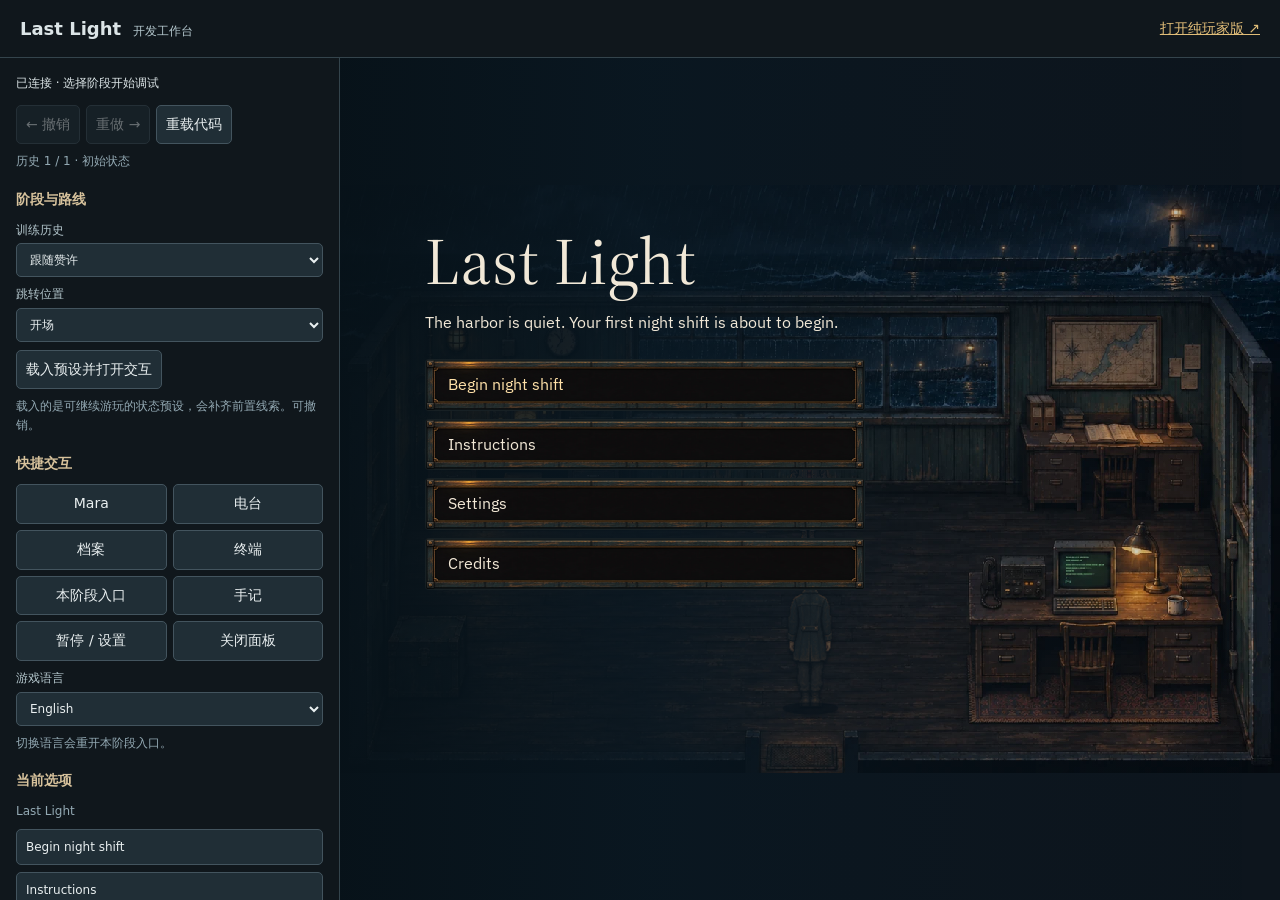
==== dev.html @ a1fe79a7 "Keep every choice readable on illustrated device panels - Radio screens with sentence-length answers" ====
<!doctype html>
<html lang="zh-CN">
<head>
  <meta charset="utf-8">
  <meta name="viewport" content="width=device-width, initial-scale=1">
  <meta name="robots" content="noindex">
  <title>Last Light · 开发工作台</title>
  <link rel="icon" href="./assets/ui/icon.svg" type="image/svg+xml">
  <link rel="stylesheet" href="./src/styles/development.css?v=illustrated-ui-7">
  <script type="module" src="./src/dev/workbench.js?v=illustrated-ui-7"></script>
</head>
<body>
  <header><div><strong>Last Light</strong><span class="badge">开发工作台</span></div><a href="./player.html" target="_blank" rel="noopener">打开纯玩家版 ↗</a></header>
  <main class="workspace">
    <aside aria-label="调试控制">
      <p id="status" role="status" aria-live="polite">正在连接游戏…</p>
      <div class="row"><button id="undo" disabled>← 撤销</button><button id="redo" disabled>重做 →</button><button id="reload" disabled>重载代码</button></div>
      <p class="hint" id="history-status">对话与状态变化会自动记录；移动不单独增加记录。</p>
      <section><h2>阶段与路线</h2>
        <label>训练历史<select id="profile"></select></label>
        <label>跳转位置<select id="preset"></select></label>
        <button id="jump" disabled>载入预设并打开交互</button>
        <p class="hint">载入的是可继续游玩的状态预设，会补齐前置线索。可撤销。</p>
      </section>
      <section><h2>快捷交互</h2><div class="targets">
        <button data-target="mara" disabled>Mara</button><button data-target="radio" disabled>电台</button>
        <button data-target="archive" disabled>档案</button><button data-target="terminal" disabled>终端</button>
        <button data-target="current" disabled>本阶段入口</button><button data-target="journal" disabled>手记</button>
        <button data-target="pause" disabled>暂停 / 设置</button><button id="close" disabled>关闭面板</button>
      </div><label>游戏语言<select id="language"><option value="en">English</option><option value="zh-CN">简体中文</option></select></label><p class="hint">切换语言会重开本阶段入口。</p></section>
      <section><h2>当前选项</h2><p id="dialog-title" class="hint">等待游戏</p><div id="choices" class="choices"></div></section>
      <details><summary>线索开关</summary><div id="evidence" class="evidence"></div><p class="hint">报告只能通过剧情发送；已发送报告的原始录音不能取消。</p></details>
      <details open><summary>检查点与回溯</summary>
        <div class="row"><input id="checkpoint-name" aria-label="检查点名称" maxlength="80" placeholder="例如：保证前"><button id="save-checkpoint" disabled>保存</button></div>
        <div id="checkpoints"></div>
        <p class="hint">同一次运行中恢复原对话和选项。刷新后保留状态快照，重新进入相应阶段。</p>
      </details>
      <details><summary>状态 JSON / 导入导出</summary>
        <p id="state-summary"></p><pre id="state-view"></pre>
        <div class="row"><button id="export" disabled>导出快照</button><label class="file-button">导入文件<input id="import-file" type="file" accept=".json,application/json"></label></div>
        <label>编辑快照<textarea id="snapshot-editor" rows="10" spellcheck="false" placeholder="点“复制当前状态到编辑区”后修改"></textarea></label>
        <button id="edit" disabled>复制当前状态到编辑区</button><button id="apply" disabled>校验并应用编辑</button>
        <p class="hint">导入和手工修改会校验结构、人物位置与关键剧情依赖；应用后可撤销。</p>
      </details>
      <details><summary>入口与使用说明</summary><p>默认首页暂时进入本工作台。玩家版始终位于 <a href="./player.html" target="_blank" rel="noopener">player.html</a>。</p><p>正式演示时运行 <code>node tools/entry.mjs player</code>，提交后首页切回玩家版。重新启用：<code>node tools/entry.mjs dev</code>。</p><p>游戏中仍可正常移动和互动。侧栏选项调用同一条剧情代码，不另写调试剧情。</p></details>
    </aside>
    <section class="game-pane" aria-label="游戏预览"><iframe id="game-frame" title="Last Light 游戏调试画面" allow="autoplay"></iframe></section>
  </main>
</body>
</html>
---- src/styles/development.css ----
:root { color-scheme: dark; font: 14px/1.55 system-ui, sans-serif; color: #dce5e7; background: #10171c; }
* { box-sizing: border-box; }
body { margin: 0; }
a { color: #e1bd78; }
header { min-height: 58px; display: flex; align-items: center; justify-content: space-between; gap: 12px; padding: 12px 20px; border-bottom: 1px solid #34444c; }
header strong { font-size: 18px; }
.badge { margin-left: 12px; color: #b4c7cd; font-size: 12px; }
.workspace { display: grid; grid-template-columns: minmax(285px, 340px) minmax(0, 1fr); height: calc(100dvh - 58px); }
aside { overflow: auto; padding: 16px; border-right: 1px solid #34444c; }
.game-pane { min-width: 0; min-height: 0; background: #0d151b; }
iframe { display: block; width: 100%; height: 100%; border: 0; }
section, details { margin: 18px 0; }
.game-pane { margin: 0; }
h2, summary { font-size: 14px; font-weight: 650; margin: 0 0 10px; color: #d7c29c; }
summary { cursor: pointer; }
label { display: block; margin: 8px 0; font-size: 12px; color: #b4c7cd; }
button, select, input, textarea, .file-button { border: 1px solid #43545e; background: #202e36; color: #e9eff0; border-radius: 5px; padding: 8px 9px; font: inherit; max-width: 100%; }
button, .file-button { cursor: pointer; }
button:hover:not(:disabled), .file-button:hover { background: #33434b; border-color: #bd9d65; }
button:focus-visible, select:focus-visible, input:focus-visible, textarea:focus-visible, summary:focus-visible { outline: 2px solid #e4bd76; outline-offset: 2px; }
button:disabled { opacity: .4; cursor: default; }
select, textarea { display: block; width: 100%; margin-top: 4px; }
textarea { resize: vertical; font: 12px/1.5 monospace; }
.row { display: flex; gap: 6px; align-items: center; margin: 8px 0; }
.row input { min-width: 0; flex: 1; }
.row button { flex-shrink: 0; }
.targets { display: grid; grid-template-columns: 1fr 1fr; gap: 6px; }
.hint { font-size: 12px; color: #93a9b3; margin: 8px 0; }
#status { margin-top: 0; font-size: 12px; overflow-wrap: anywhere; }
#status[data-error="true"] { color: #ffb6a3; }
.choices { display: grid; gap: 7px; }
.choices button { text-align: left; font-size: 12px; }
.choices .suggested { border-color: #ac925e; }
.evidence label { display: flex; gap: 8px; align-items: center; }
.evidence input { margin: 0; }
.checkpoint { display: flex; gap: 5px; margin: 6px 0; }
.checkpoint button:first-child { flex: 1; min-width: 0; overflow-wrap: anywhere; text-align: left; }
pre { white-space: pre-wrap; overflow-wrap: anywhere; font: 11px/1.6 monospace; max-height: 350px; overflow: auto; color: #acbec5; }
.file-button { display: inline-flex; margin: 0; font-size: 12px; }
.file-button input { display: none; }
@media (max-width: 760px) {
  header { padding: 10px 12px; flex-wrap: wrap; }
  .workspace { display: flex; flex-direction: column; height: auto; }
  .game-pane { order: -1; height: 56dvh; min-height: 280px; }
  aside { border-right: 0; border-top: 1px solid #34444c; overflow: visible; }
}
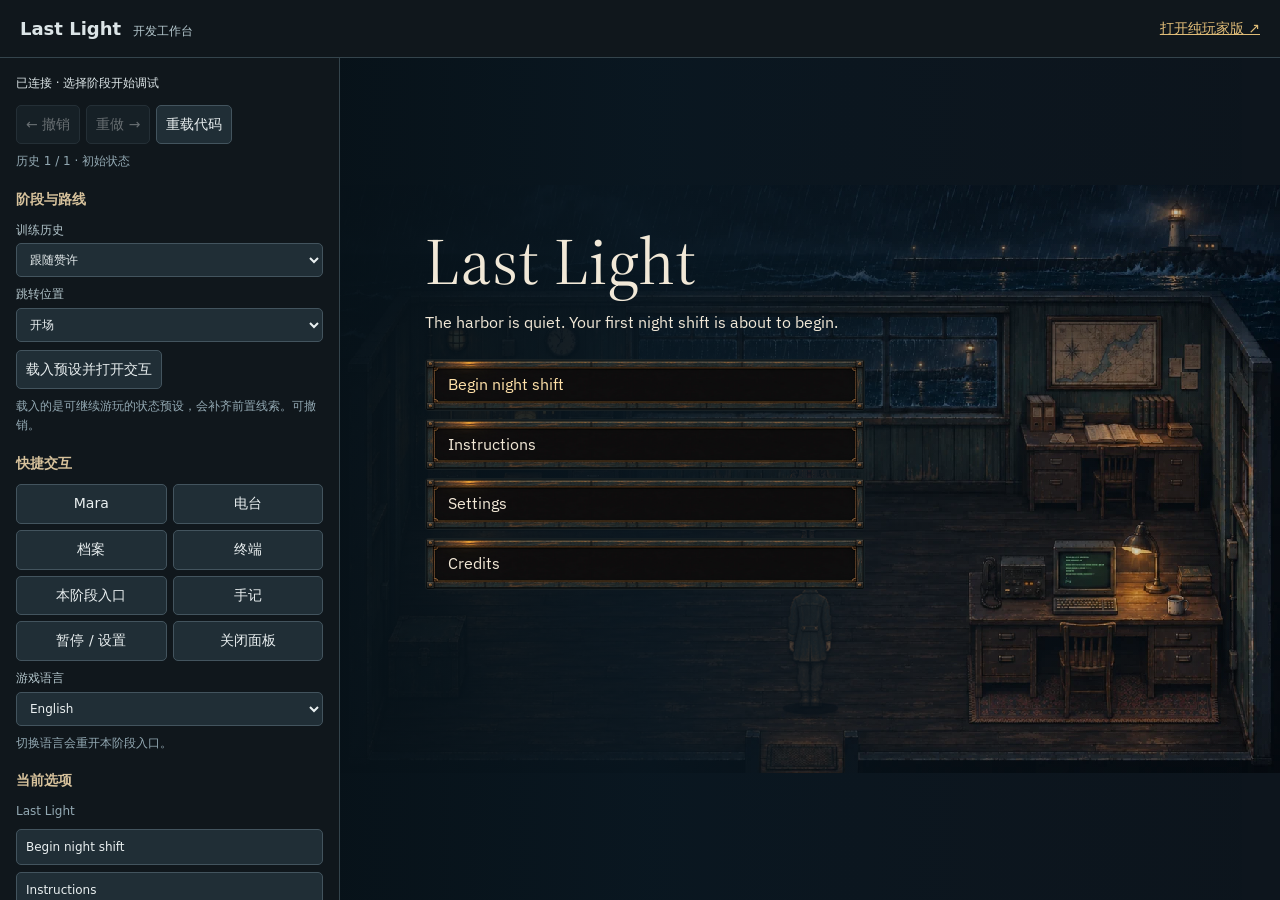
==== commit 6e330b1e: "Keep radio comparison answers on the instrument display On wide screens, radio screens with sentence" ====
--- a/dev.html
+++ b/dev.html
@@ -6,8 +6,8 @@
   <meta name="robots" content="noindex">
   <title>Last Light · 开发工作台</title>
   <link rel="icon" href="./assets/ui/icon.svg" type="image/svg+xml">
-  <link rel="stylesheet" href="./src/styles/development.css?v=illustrated-ui-7">
-  <script type="module" src="./src/dev/workbench.js?v=illustrated-ui-7"></script>
+  <link rel="stylesheet" href="./src/styles/development.css?v=illustrated-ui-8">
+  <script type="module" src="./src/dev/workbench.js?v=illustrated-ui-8"></script>
 </head>
 <body>
   <header><div><strong>Last Light</strong><span class="badge">开发工作台</span></div><a href="./player.html" target="_blank" rel="noopener">打开纯玩家版 ↗</a></header>
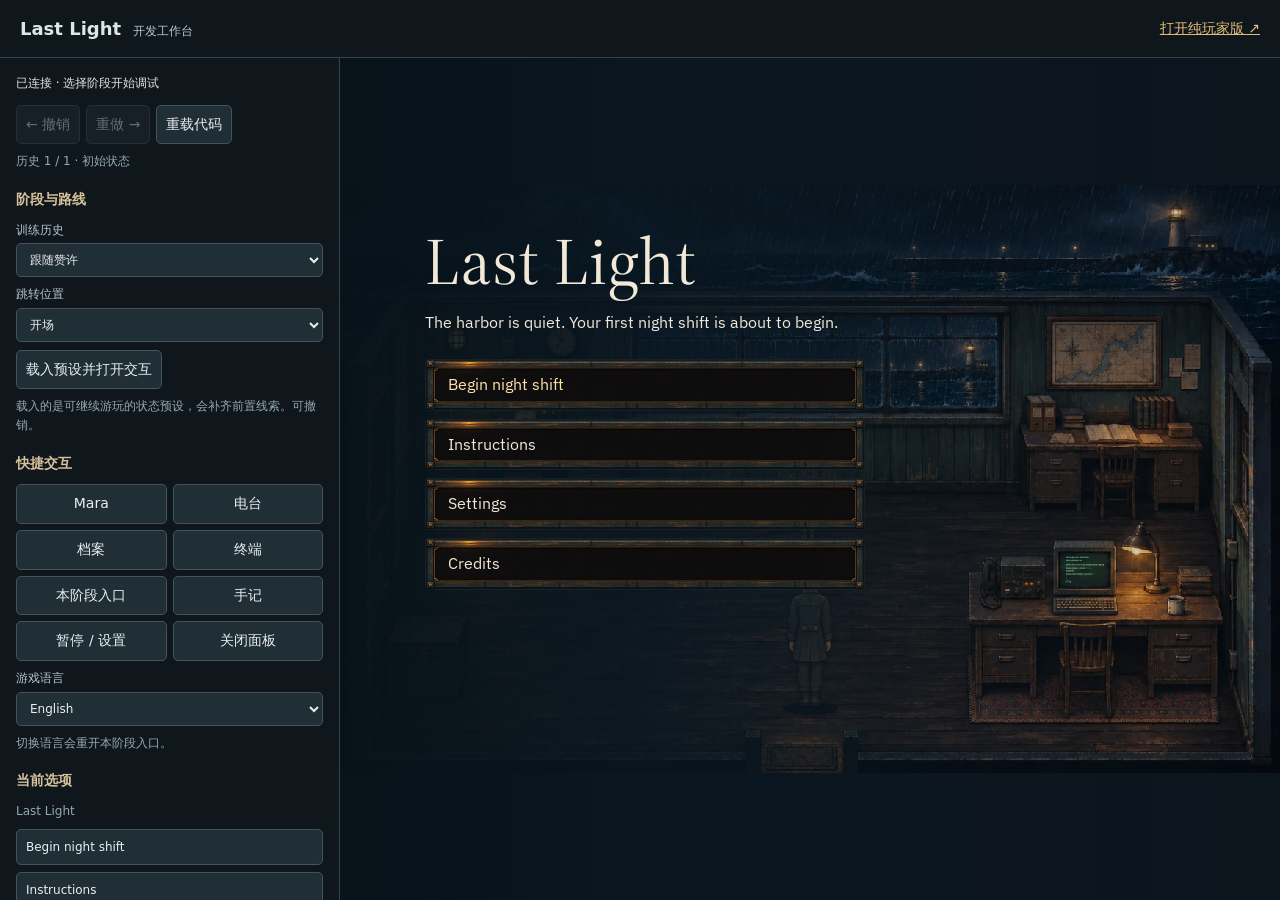
==== commit e9beb837: "Give Nell a frightened, human voice and make the old case easier to follow Playtest feedback: the op" ====
--- a/dev.html
+++ b/dev.html
@@ -6,8 +6,8 @@
   <meta name="robots" content="noindex">
   <title>Last Light · 开发工作台</title>
   <link rel="icon" href="./assets/ui/icon.svg" type="image/svg+xml">
-  <link rel="stylesheet" href="./src/styles/development.css?v=illustrated-ui-8">
-  <script type="module" src="./src/dev/workbench.js?v=illustrated-ui-8"></script>
+  <link rel="stylesheet" href="./src/styles/development.css?v=story-voice-1">
+  <script type="module" src="./src/dev/workbench.js?v=story-voice-1"></script>
 </head>
 <body>
   <header><div><strong>Last Light</strong><span class="badge">开发工作台</span></div><a href="./player.html" target="_blank" rel="noopener">打开纯玩家版 ↗</a></header>
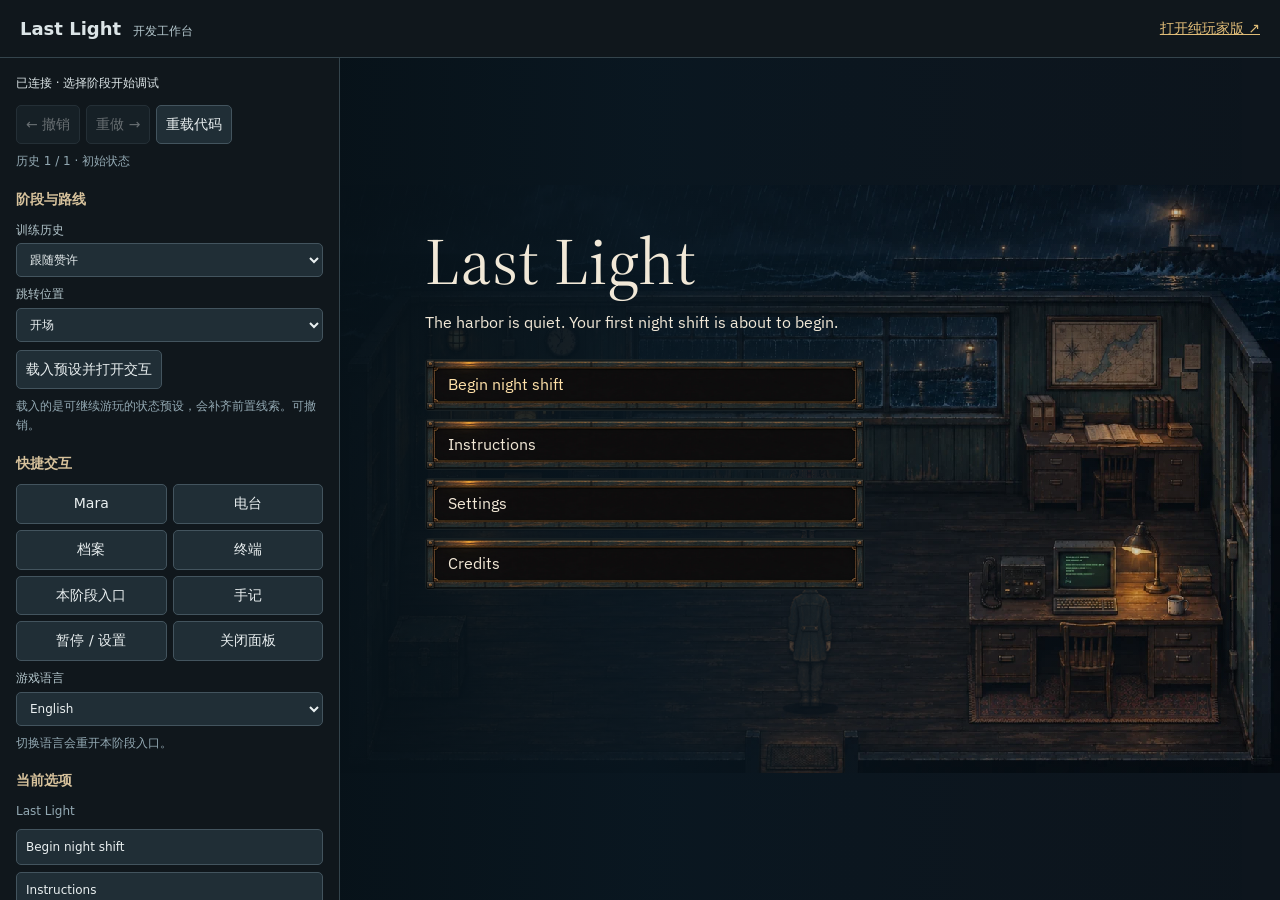
==== commit dc57c0cc: "Turn investigation into action and tie learned drafts to tonight's facts Based on outside feedback a" ====
--- a/dev.html
+++ b/dev.html
@@ -6,8 +6,8 @@
   <meta name="robots" content="noindex">
   <title>Last Light · 开发工作台</title>
   <link rel="icon" href="./assets/ui/icon.svg" type="image/svg+xml">
-  <link rel="stylesheet" href="./src/styles/development.css?v=story-voice-1">
-  <script type="module" src="./src/dev/workbench.js?v=story-voice-1"></script>
+  <link rel="stylesheet" href="./src/styles/development.css?v=action-and-voice-1">
+  <script type="module" src="./src/dev/workbench.js?v=action-and-voice-1"></script>
 </head>
 <body>
   <header><div><strong>Last Light</strong><span class="badge">开发工作台</span></div><a href="./player.html" target="_blank" rel="noopener">打开纯玩家版 ↗</a></header>
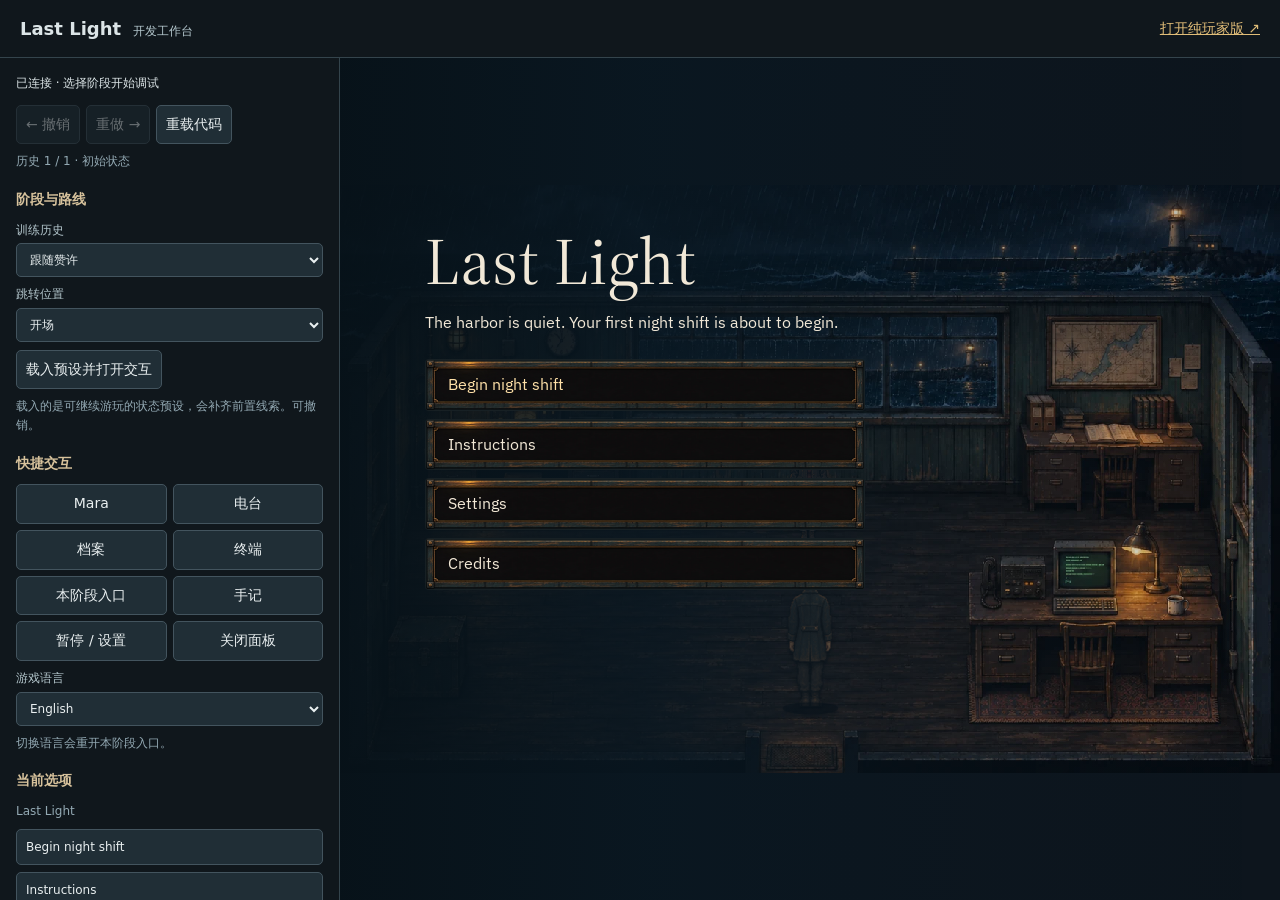
==== commit fbdca6db: "Make Nell’s final exchange test what listening shows" ====
--- a/dev.html
+++ b/dev.html
@@ -6,8 +6,8 @@
   <meta name="robots" content="noindex">
   <title>Last Light · 开发工作台</title>
   <link rel="icon" href="./assets/ui/icon.svg" type="image/svg+xml">
-  <link rel="stylesheet" href="./src/styles/development.css?v=action-and-voice-1">
-  <script type="module" src="./src/dev/workbench.js?v=action-and-voice-1"></script>
+  <link rel="stylesheet" href="./src/styles/development.css?v=listening-1">
+  <script type="module" src="./src/dev/workbench.js?v=listening-1"></script>
 </head>
 <body>
   <header><div><strong>Last Light</strong><span class="badge">开发工作台</span></div><a href="./player.html" target="_blank" rel="noopener">打开纯玩家版 ↗</a></header>
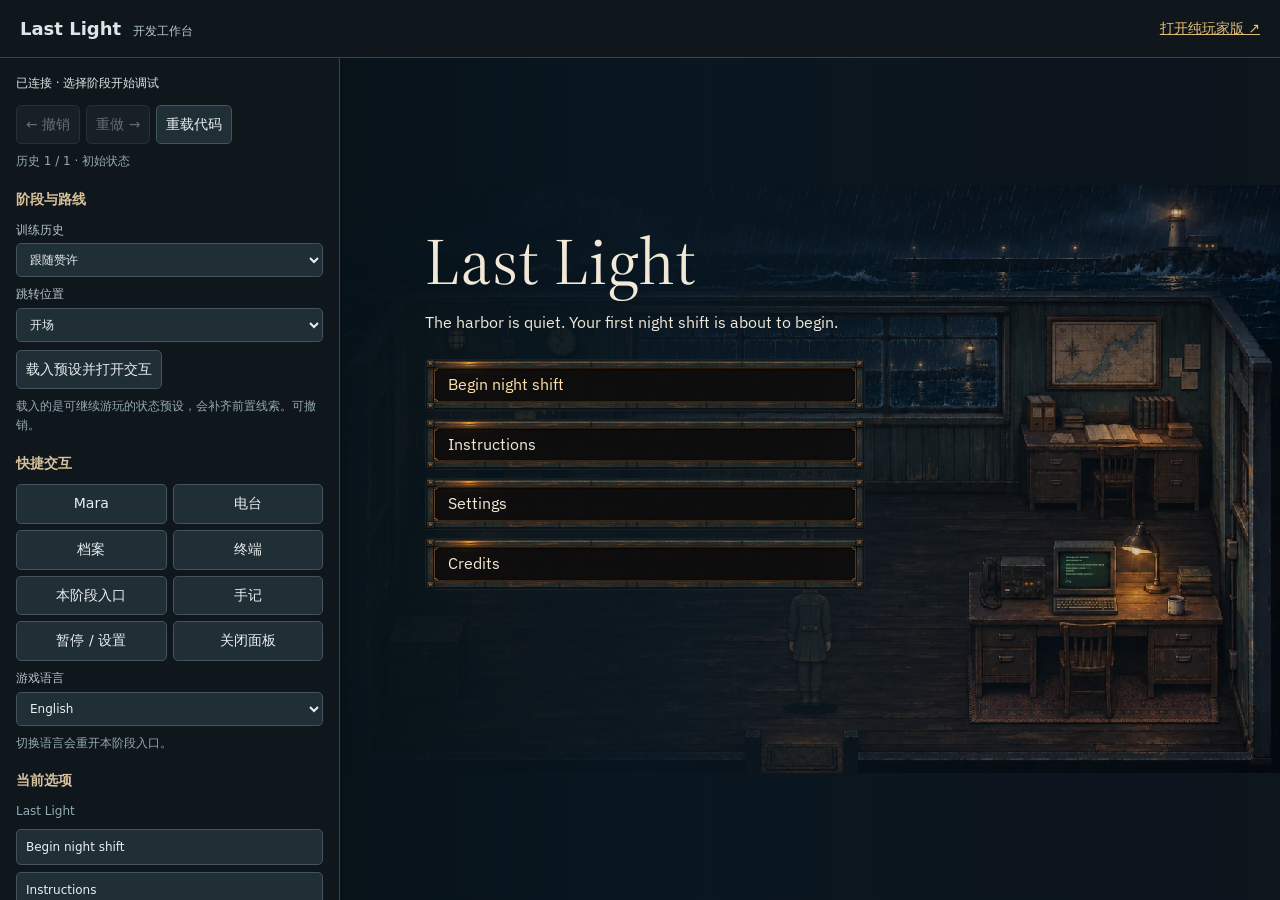
==== commit 3731114d: "Introduce the ferry practice call after Mara’s handover" ====
--- a/dev.html
+++ b/dev.html
@@ -6,8 +6,8 @@
   <meta name="robots" content="noindex">
   <title>Last Light · 开发工作台</title>
   <link rel="icon" href="./assets/ui/icon.svg" type="image/svg+xml">
-  <link rel="stylesheet" href="./src/styles/development.css?v=listening-1">
-  <script type="module" src="./src/dev/workbench.js?v=listening-1"></script>
+  <link rel="stylesheet" href="./src/styles/development.css?v=practice-briefing-1">
+  <script type="module" src="./src/dev/workbench.js?v=practice-briefing-1"></script>
 </head>
 <body>
   <header><div><strong>Last Light</strong><span class="badge">开发工作台</span></div><a href="./player.html" target="_blank" rel="noopener">打开纯玩家版 ↗</a></header>
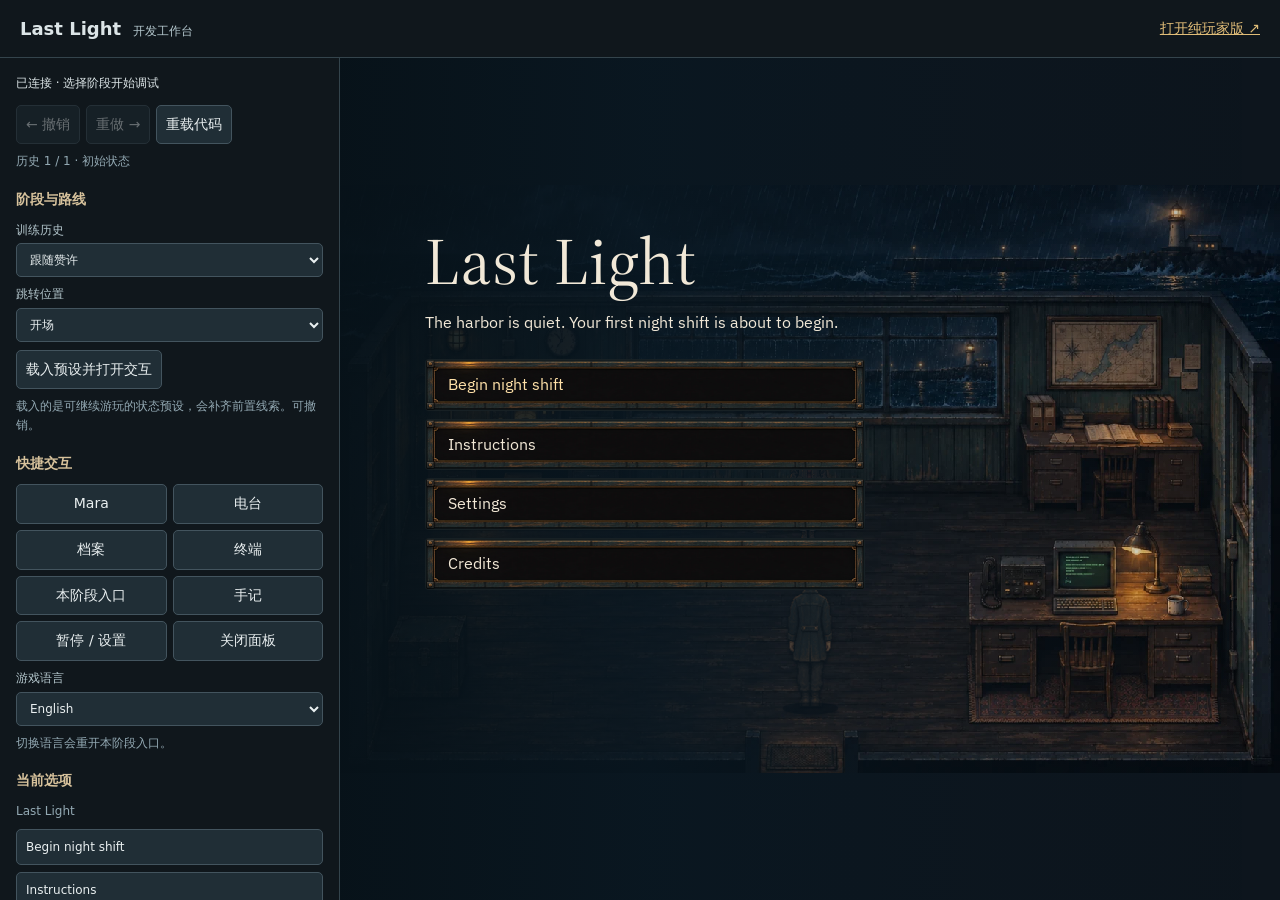
==== commit f1af1497: "Clarify what to do between story phases" ====
--- a/dev.html
+++ b/dev.html
@@ -6,8 +6,8 @@
   <meta name="robots" content="noindex">
   <title>Last Light · 开发工作台</title>
   <link rel="icon" href="./assets/ui/icon.svg" type="image/svg+xml">
-  <link rel="stylesheet" href="./src/styles/development.css?v=practice-briefing-1">
-  <script type="module" src="./src/dev/workbench.js?v=practice-briefing-1"></script>
+  <link rel="stylesheet" href="./src/styles/development.css?v=shift-guidance-1">
+  <script type="module" src="./src/dev/workbench.js?v=shift-guidance-1"></script>
 </head>
 <body>
   <header><div><strong>Last Light</strong><span class="badge">开发工作台</span></div><a href="./player.html" target="_blank" rel="noopener">打开纯玩家版 ↗</a></header>
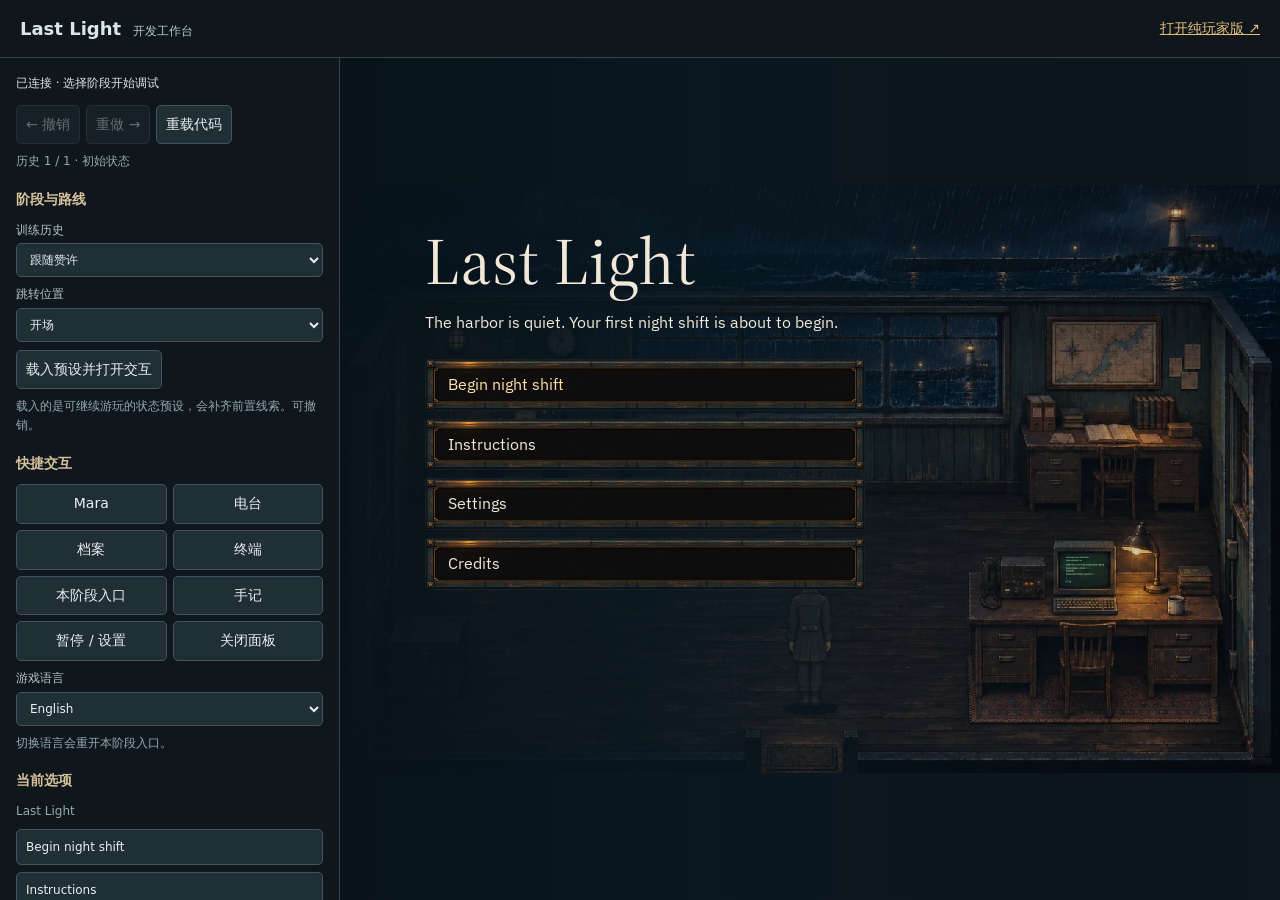
==== commit 7033be43: "Keep guidance brief during training and Nell’s call" ====
--- a/dev.html
+++ b/dev.html
@@ -6,8 +6,8 @@
   <meta name="robots" content="noindex">
   <title>Last Light · 开发工作台</title>
   <link rel="icon" href="./assets/ui/icon.svg" type="image/svg+xml">
-  <link rel="stylesheet" href="./src/styles/development.css?v=shift-guidance-1">
-  <script type="module" src="./src/dev/workbench.js?v=shift-guidance-1"></script>
+  <link rel="stylesheet" href="./src/styles/development.css?v=natural-transitions-1">
+  <script type="module" src="./src/dev/workbench.js?v=natural-transitions-1"></script>
 </head>
 <body>
   <header><div><strong>Last Light</strong><span class="badge">开发工作台</span></div><a href="./player.html" target="_blank" rel="noopener">打开纯玩家版 ↗</a></header>
